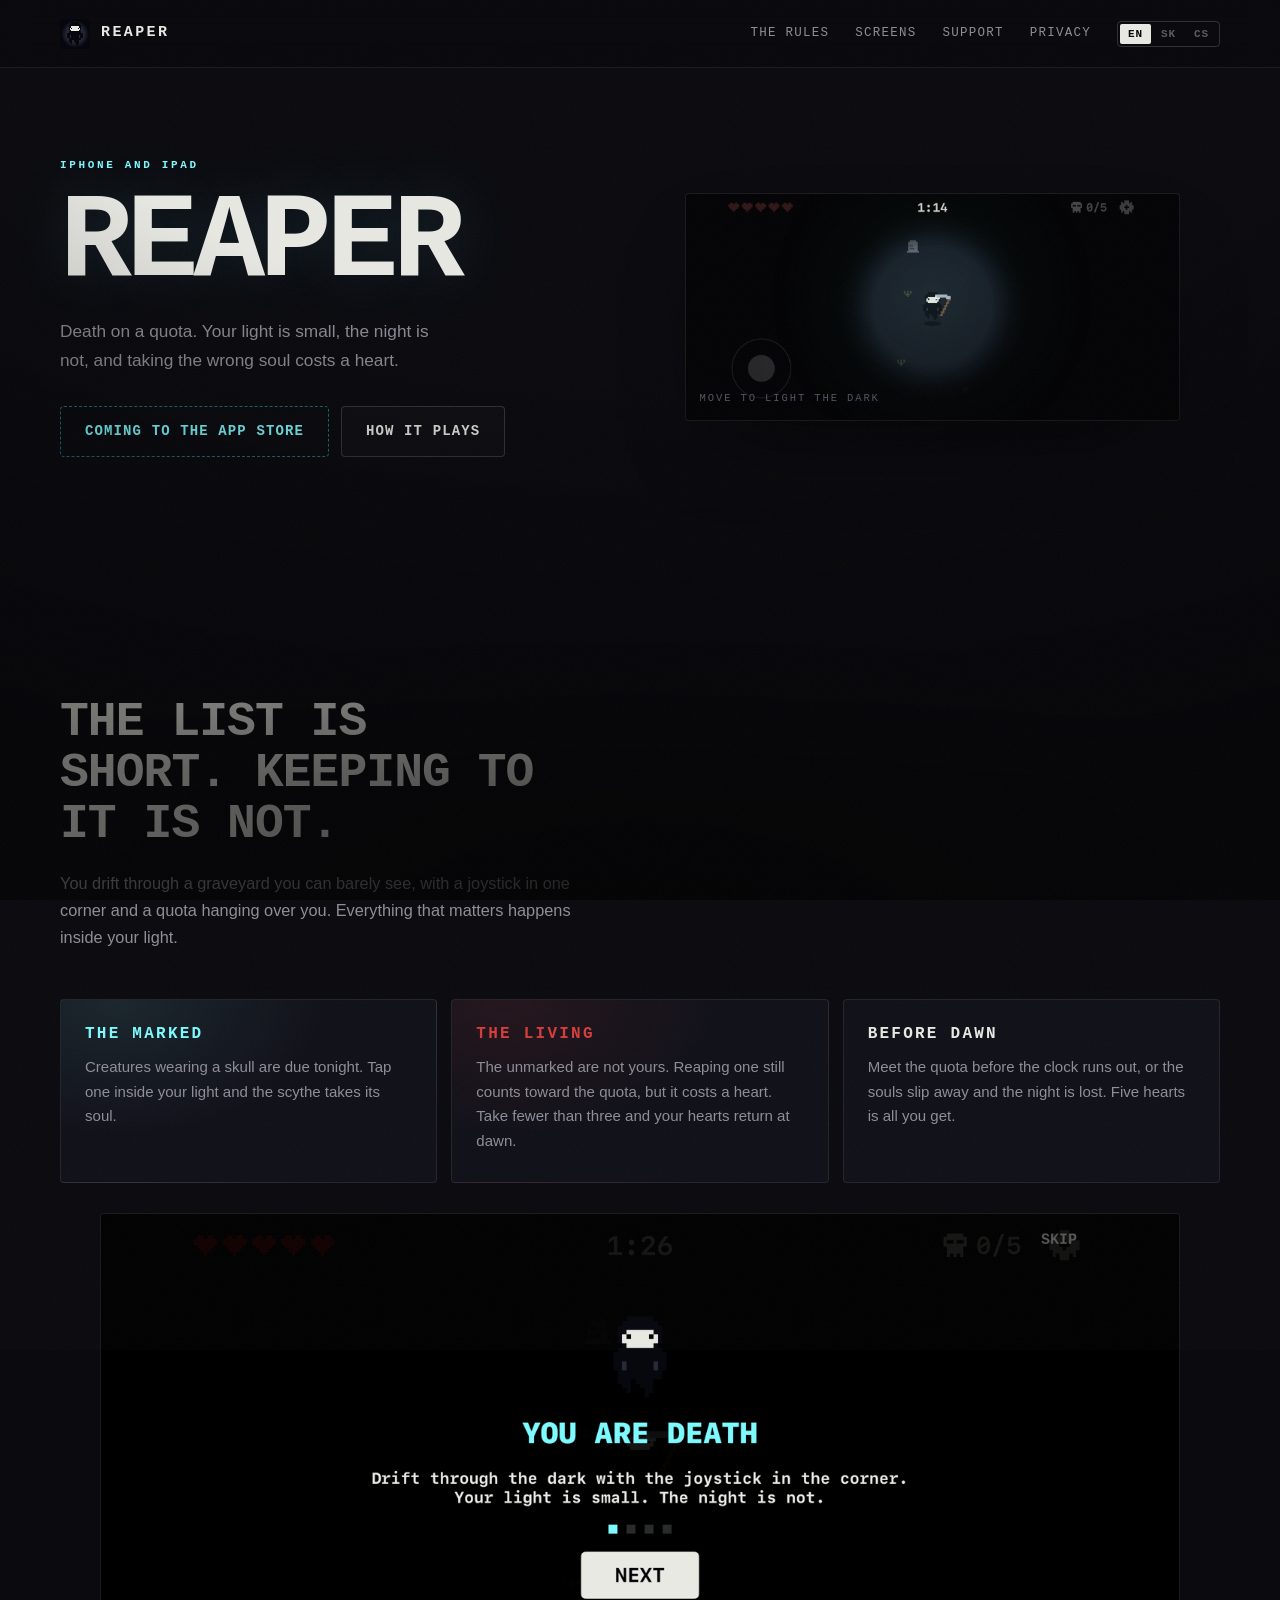
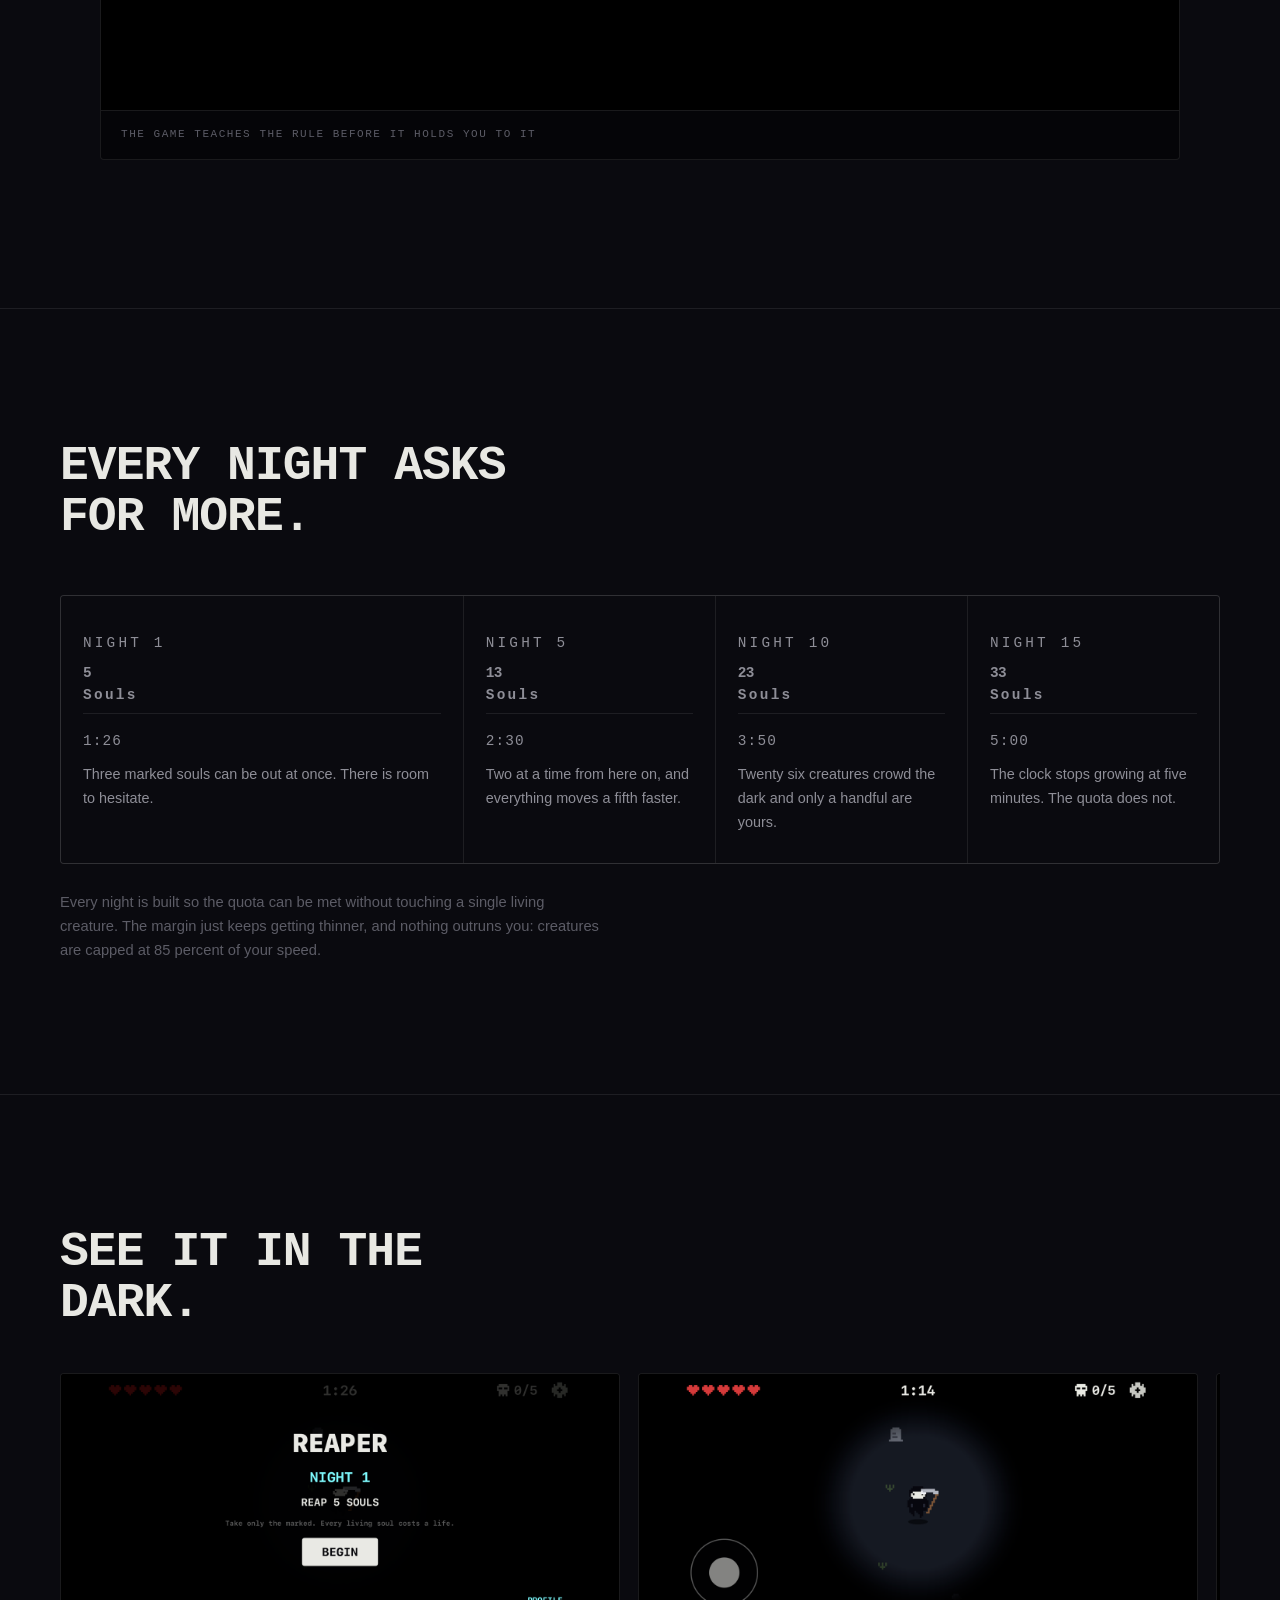
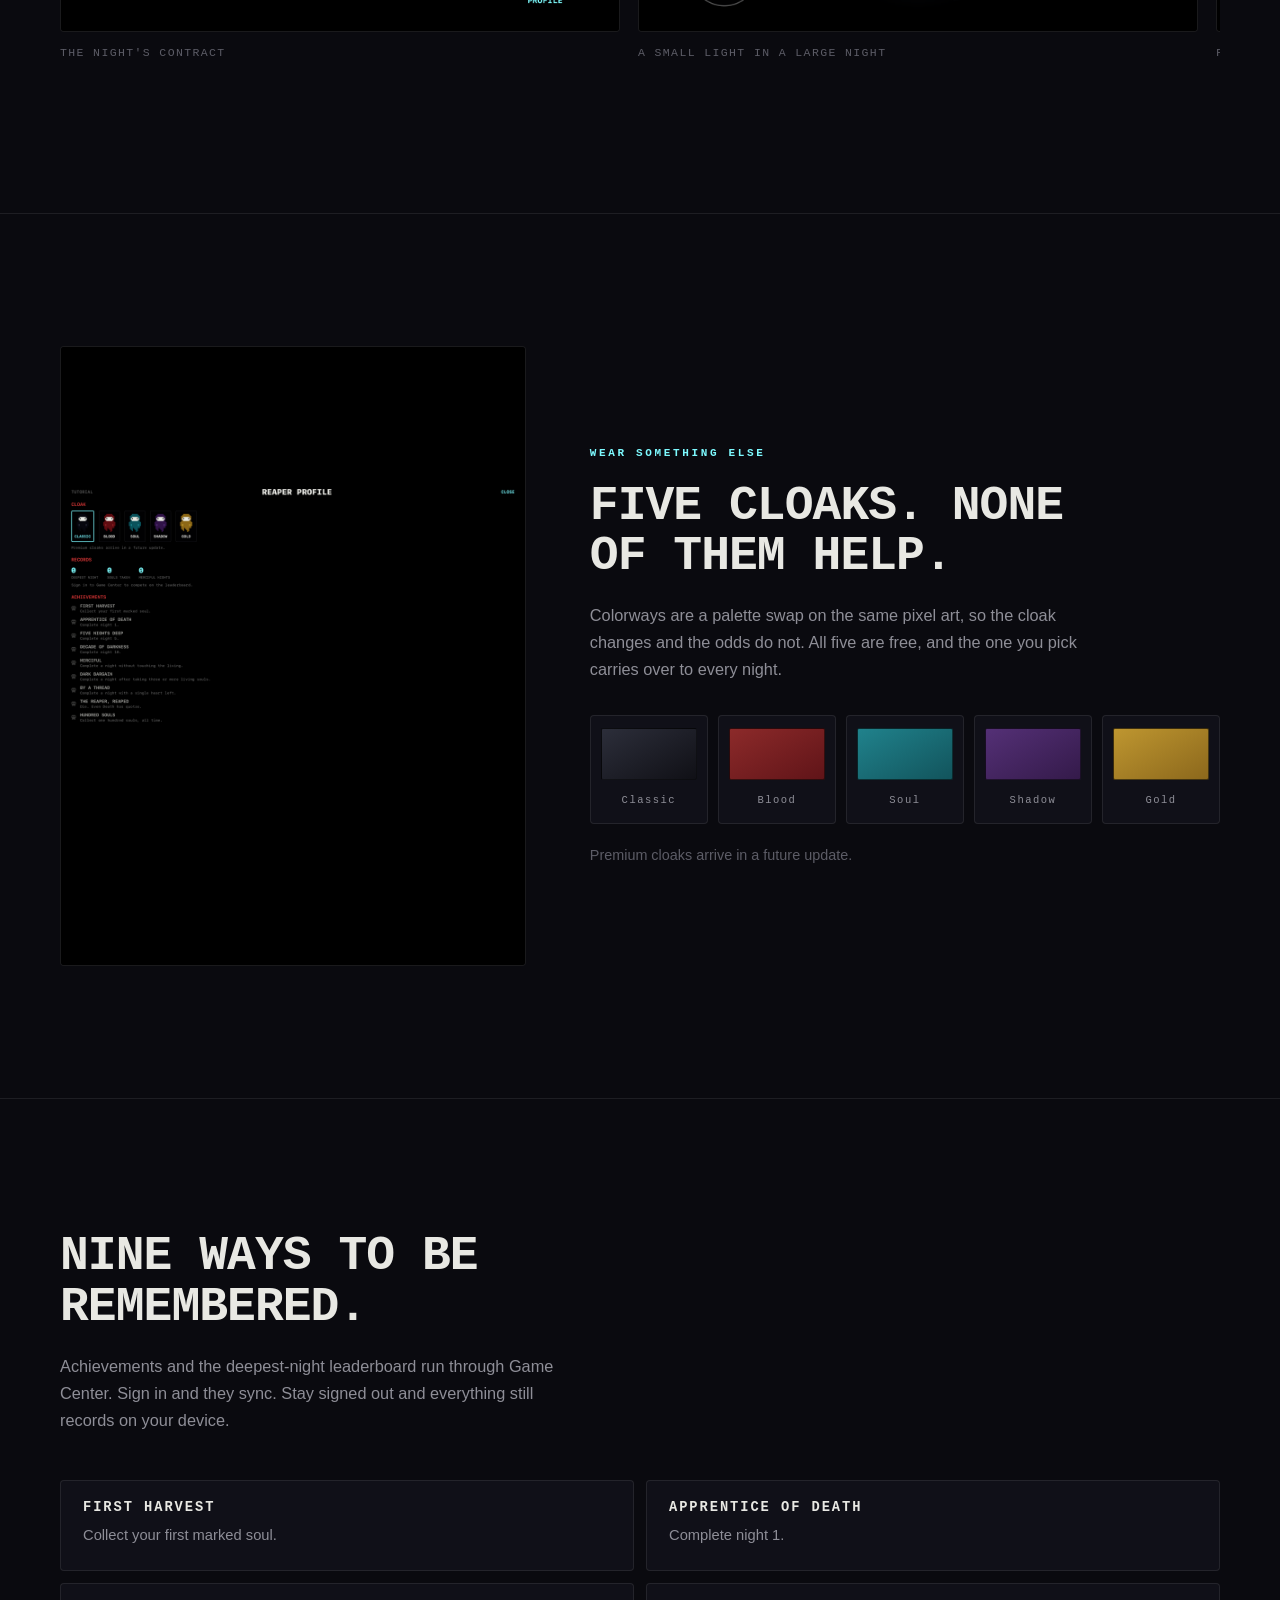
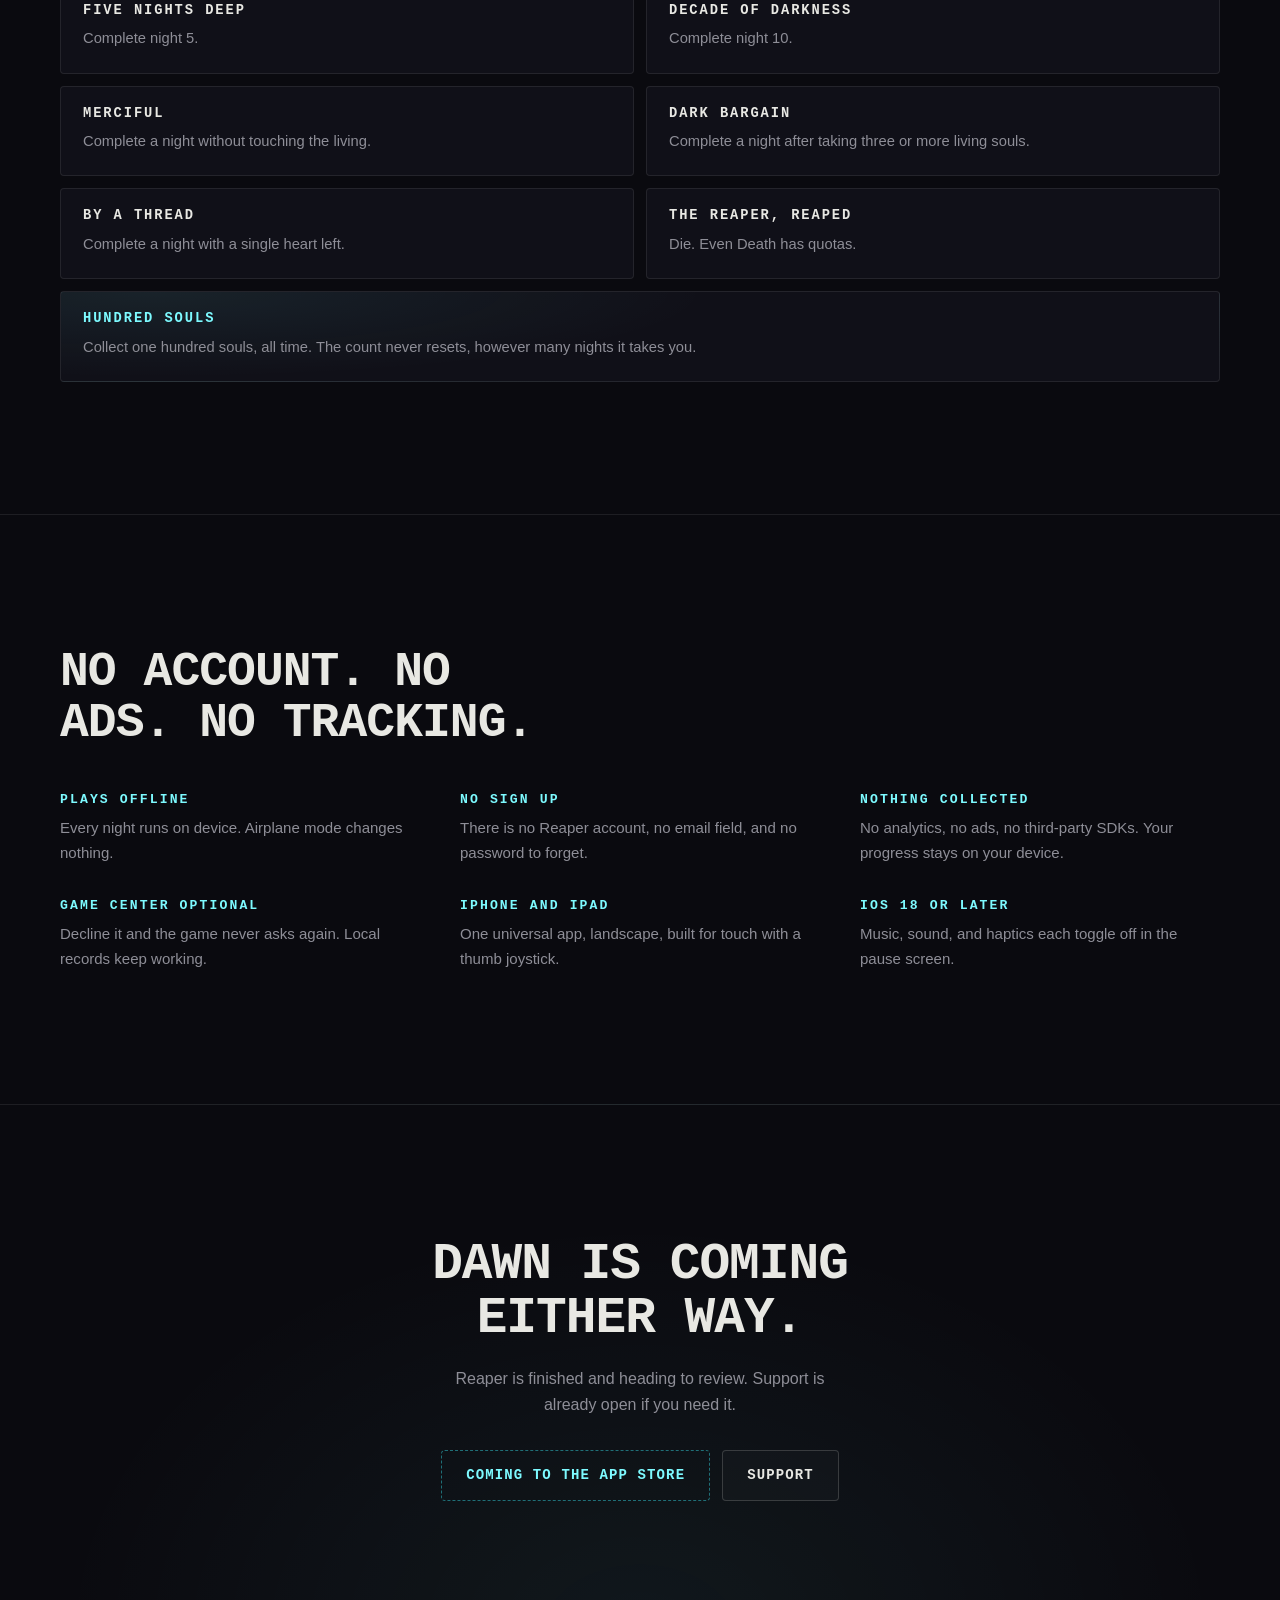
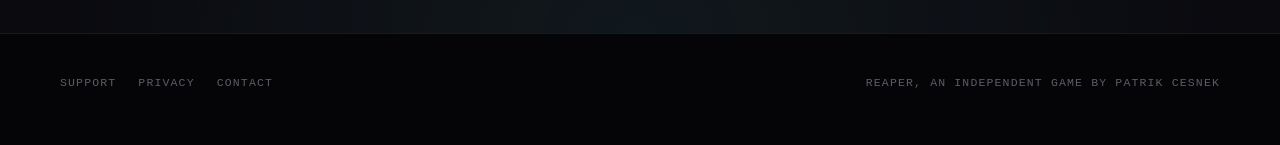
==== index.html @ cbc790cc "Merge feature/landing-page into develop" ====
<!doctype html>
<html lang="en">
  <head>
    <meta charset="utf-8">
    <meta name="viewport" content="width=device-width, initial-scale=1">
    <title>Reaper | Pixel-Art Horror Game for iPhone and iPad</title>
    <meta name="description" content="Reaper is a pixel-art horror game for iPhone and iPad. You are Death on a quota: take only the marked souls before dawn, because every living soul you reap costs a heart.">
    <meta name="robots" content="index, follow">
    <meta name="theme-color" content="#0a0a0f">
    <meta name="color-scheme" content="dark">
    <link rel="canonical" href="https://reaper-ios.netlify.app/">
    <meta property="og:site_name" content="Reaper">
    <meta property="og:title" content="Reaper | Pixel-Art Horror Game for iPhone and iPad">
    <meta property="og:description" content="You are Death on a quota. Your light is small, the night is not, and taking the wrong soul costs a heart.">
    <meta property="og:type" content="website">
    <meta property="og:locale" content="en">
    <meta property="og:url" content="https://reaper-ios.netlify.app/">
    <meta property="og:image" content="https://reaper-ios.netlify.app/assets/og-image.png">
    <meta property="og:image:width" content="1200">
    <meta property="og:image:height" content="630">
    <meta property="og:image:alt" content="Reaper title screen: the word REAPER in bone white over a black field, with the Night 1 quota below it.">
    <meta name="twitter:card" content="summary_large_image">
    <meta name="twitter:title" content="Reaper | Pixel-Art Horror Game for iPhone and iPad">
    <meta name="twitter:description" content="You are Death on a quota. Your light is small, the night is not, and taking the wrong soul costs a heart.">
    <meta name="twitter:image" content="https://reaper-ios.netlify.app/assets/og-image.png">
    <meta name="twitter:image:alt" content="Reaper title screen: the word REAPER in bone white over a black field.">
    <link rel="icon" href="assets/favicon.png" sizes="64x64">
    <link rel="apple-touch-icon" href="assets/apple-touch-icon.png">
    <link rel="stylesheet" href="styles.css">
    <link rel="preload" as="image" href="assets/screenshots/iphone/02-gameplay.png">
    <script type="application/ld+json">
      {
        "@context": "https://schema.org",
        "@type": "VideoGame",
        "name": "Reaper",
        "applicationCategory": "GameApplication",
        "gamePlatform": ["iPhone", "iPad"],
        "operatingSystem": "iOS 18.0 or later",
        "genre": ["Arcade", "Horror"],
        "description": "Reaper is a pixel-art horror game for iPhone and iPad. You play Death working a nightly quota: reap only the marked souls before dawn, because every living creature you take costs a heart.",
        "image": "https://reaper-ios.netlify.app/assets/og-image.png",
        "url": "https://reaper-ios.netlify.app/",
        "inLanguage": "en",
        "author": { "@type": "Person", "name": "Patrik Cesnek" },
        "publisher": { "@type": "Person", "name": "Patrik Cesnek" }
      }
    </script>
    <!--
      When Reaper goes live on the App Store:
        1. add an "offers" block to the JSON-LD above with the real app id, e.g.
           "offers": { "@type": "Offer", "url": "https://apps.apple.com/app/idXXXXXXXXX",
                       "price": "0", "priceCurrency": "USD" }
        2. swap every .btn-pending span on this site for an <a class="btn btn-primary">
           pointing at that same URL (index.html hero, index.html closing band, 404.html).
    -->
  </head>
  <body data-page="home">
    <a class="skip-link" href="#main" data-i18n="a11y.skip">Skip to content</a>
    <div class="atmosphere" aria-hidden="true"></div>

    <header class="site-header">
      <div class="wrap">
        <a class="brand" href="/" aria-label="Reaper home">
          <img src="assets/icon.png" alt="" width="30" height="30">
          <span>REAPER</span>
        </a>
        <nav class="nav" aria-label="Main">
          <a href="#rules" data-nav="rules" data-i18n="nav.rules">The rules</a>
          <a href="#screens" data-i18n="nav.screens">Screens</a>
          <a href="/support" data-i18n="nav.support">Support</a>
          <a href="/privacy" data-i18n="nav.privacy">Privacy</a>
          <div class="lang" role="group" aria-label="Language">
            <button type="button" data-lang="en">EN</button>
            <button type="button" data-lang="sk">SK</button>
            <button type="button" data-lang="cs">CS</button>
          </div>
        </nav>
      </div>
    </header>

    <main id="main">
      <section class="hero">
        <div class="wrap">
          <div>
            <p class="eyebrow" data-i18n="hero.eyebrow">iPhone and iPad</p>
            <h1>REAPER</h1>
            <p class="hero-text" data-i18n="hero.text">Death on a quota. Your light is small, the night is not, and taking the wrong soul costs a heart.</p>
            <div class="hero-actions">
              <span class="btn btn-pending" data-i18n="cta.pending">Coming to the App Store</span>
              <a class="btn btn-ghost" href="#rules" data-i18n="cta.rules">How it plays</a>
            </div>
          </div>
          <figure class="torch" id="torch">
            <img class="torch-base" src="assets/screenshots/iphone/02-gameplay.png" alt="" aria-hidden="true">
            <img class="torch-lit" src="assets/screenshots/iphone/02-gameplay.png" alt="Reaper gameplay: a hooded pixel reaper stands in a small circle of light on a black field, with five hearts, a countdown, and a souls counter along the top edge." width="1434" height="660">
            <span class="torch-glow" aria-hidden="true"></span>
            <figcaption class="torch-hint" data-i18n="hero.torch">Move to light the dark</figcaption>
          </figure>
        </div>
      </section>

      <section class="section" id="rules">
        <div class="wrap">
          <h2 class="section-title" data-i18n="rules.title">The list is short. Keeping to it is not.</h2>
          <p class="section-lede" data-i18n="rules.lede">You drift through a graveyard you can barely see, with a joystick in one corner and a quota hanging over you. Everything that matters happens inside your light.</p>
          <div class="rules-grid">
            <article class="rule rule-marked reveal">
              <h3 data-i18n="rules.marked.title">The marked</h3>
              <p data-i18n="rules.marked.text">Creatures wearing a skull are due tonight. Tap one inside your light and the scythe takes its soul.</p>
            </article>
            <article class="rule rule-living reveal">
              <h3 data-i18n="rules.living.title">The living</h3>
              <p data-i18n="rules.living.text">The unmarked are not yours. Reaping one still counts toward the quota, but it costs a heart. Take fewer than three and your hearts return at dawn.</p>
            </article>
            <article class="rule reveal">
              <h3 data-i18n="rules.dawn.title">Before dawn</h3>
              <p data-i18n="rules.dawn.text">Meet the quota before the clock runs out, or the souls slip away and the night is lost. Five hearts is all you get.</p>
            </article>
            <figure class="rule rule-shot reveal">
              <img src="assets/screenshots/iphone/03-tutorial.png" alt="Reaper tutorial card reading THE LIVING, explaining that unmarked creatures are not yours to take and that reaping one costs a heart." width="1434" height="660" loading="lazy">
              <figcaption data-i18n="rules.shot.caption">The game teaches the rule before it holds you to it</figcaption>
            </figure>
          </div>
        </div>
      </section>

      <section class="section">
        <div class="wrap">
          <h2 class="section-title" data-i18n="nights.title">Every night asks for more.</h2>
          <div class="nights">
            <article class="night reveal">
              <p class="night-no" data-i18n="nights.n1.label">Night 1</p>
              <p class="night-quota">5<span data-i18n="nights.souls">Souls</span></p>
              <p class="night-meta">1:26</p>
              <p data-i18n="nights.n1.text">Three marked souls can be out at once. There is room to hesitate.</p>
            </article>
            <article class="night reveal">
              <p class="night-no" data-i18n="nights.n5.label">Night 5</p>
              <p class="night-quota">13<span data-i18n="nights.souls">Souls</span></p>
              <p class="night-meta">2:30</p>
              <p data-i18n="nights.n5.text">Two at a time from here on, and everything moves a fifth faster.</p>
            </article>
            <article class="night reveal">
              <p class="night-no" data-i18n="nights.n10.label">Night 10</p>
              <p class="night-quota">23<span data-i18n="nights.souls">Souls</span></p>
              <p class="night-meta">3:50</p>
              <p data-i18n="nights.n10.text">Twenty six creatures crowd the dark and only a handful are yours.</p>
            </article>
            <article class="night reveal">
              <p class="night-no" data-i18n="nights.n15.label">Night 15</p>
              <p class="night-quota">33<span data-i18n="nights.souls">Souls</span></p>
              <p class="night-meta">5:00</p>
              <p data-i18n="nights.n15.text">The clock stops growing at five minutes. The quota does not.</p>
            </article>
          </div>
          <p class="nights-note" data-i18n="nights.note">Every night is built so the quota can be met without touching a single living creature. The margin just keeps getting thinner, and nothing outruns you: creatures are capped at 85 percent of your speed.</p>
        </div>
      </section>

      <section class="section" id="screens">
        <div class="wrap">
          <h2 class="section-title" data-i18n="screens.title">See it in the dark.</h2>
        </div>
        <div class="wrap">
          <div class="gallery">
            <figure>
              <img src="assets/screenshots/iphone/01-briefing.png" alt="Reaper title screen: REAPER in large bone-white letters, NIGHT 1 in cyan, the line REAP 5 SOULS, and a BEGIN button." width="1434" height="660" loading="lazy">
              <figcaption data-i18n="screens.briefing">The night's contract</figcaption>
            </figure>
            <figure>
              <img src="assets/screenshots/iphone/02-gameplay.png" alt="Gameplay: the reaper stands in a small circle of light beside a gravestone, hearts and a countdown across the top, joystick bottom left." width="1434" height="660" loading="lazy">
              <figcaption data-i18n="screens.gameplay">A small light in a large night</figcaption>
            </figure>
            <figure>
              <img src="assets/screenshots/iphone/03-tutorial.png" alt="Tutorial card explaining the living: unmarked creatures cost a heart if you reap them." width="1434" height="660" loading="lazy">
              <figcaption data-i18n="screens.tutorial">Four cards, then you are on your own</figcaption>
            </figure>
            <figure>
              <img src="assets/screenshots/iphone/04-profile.png" alt="Reaper profile screen showing cloak colorways and records for deepest night, souls taken, and merciful nights." width="1434" height="660" loading="lazy">
              <figcaption data-i18n="screens.profile">Records, cloaks, and Game Center</figcaption>
            </figure>
            <figure>
              <img src="assets/screenshots/iphone/05-paused.png" alt="Paused screen with music, sound, and haptics toggles and a resume button." width="1434" height="660" loading="lazy">
              <figcaption data-i18n="screens.paused">Pause anywhere, the night waits</figcaption>
            </figure>
          </div>
        </div>
      </section>

      <section class="section">
        <div class="wrap cloaks">
          <div class="cloaks-shot reveal">
            <img src="assets/screenshots/ipad/04-profile.png" alt="Reaper profile on iPad showing the cloak picker with five colorways and the records panel underneath." width="1032" height="1376" loading="lazy">
          </div>
          <div>
            <p class="eyebrow" data-i18n="cloaks.eyebrow">Wear something else</p>
            <h2 class="section-title" data-i18n="cloaks.title">Five cloaks. None of them help.</h2>
            <p class="section-lede" data-i18n="cloaks.text">Colorways are a palette swap on the same pixel art, so the cloak changes and the odds do not. All five are free, and the one you pick carries over to every night.</p>
            <div class="swatches">
              <div class="swatch">
                <i style="background: linear-gradient(150deg, #2c2e3a 0%, #101016 100%)"></i>
                <span data-i18n="cloaks.classic">Classic</span>
              </div>
              <div class="swatch">
                <i style="background: linear-gradient(150deg, #8c2a2a 0%, #601418 100%)"></i>
                <span data-i18n="cloaks.blood">Blood</span>
              </div>
              <div class="swatch">
                <i style="background: linear-gradient(150deg, #20828c 0%, #12545c 100%)"></i>
                <span data-i18n="cloaks.soul">Soul</span>
              </div>
              <div class="swatch">
                <i style="background: linear-gradient(150deg, #543076 0%, #341a4a 100%)"></i>
                <span data-i18n="cloaks.shadow">Shadow</span>
              </div>
              <div class="swatch">
                <i style="background: linear-gradient(150deg, #be9630 0%, #8c681c 100%)"></i>
                <span data-i18n="cloaks.gold">Gold</span>
              </div>
            </div>
            <p class="cloaks-note" data-i18n="cloaks.note">Premium cloaks arrive in a future update.</p>
          </div>
        </div>
      </section>

      <section class="section">
        <div class="wrap">
          <h2 class="section-title" data-i18n="ach.title">Nine ways to be remembered.</h2>
          <p class="section-lede" data-i18n="ach.lede">Achievements and the deepest-night leaderboard run through Game Center. Sign in and they sync. Stay signed out and everything still records on your device.</p>
          <div class="achievements">
            <article class="ach reveal">
              <h3 data-i18n="ach.first.title">First harvest</h3>
              <p data-i18n="ach.first.text">Collect your first marked soul.</p>
            </article>
            <article class="ach reveal">
              <h3 data-i18n="ach.n1.title">Apprentice of death</h3>
              <p data-i18n="ach.n1.text">Complete night 1.</p>
            </article>
            <article class="ach reveal">
              <h3 data-i18n="ach.n5.title">Five nights deep</h3>
              <p data-i18n="ach.n5.text">Complete night 5.</p>
            </article>
            <article class="ach reveal">
              <h3 data-i18n="ach.n10.title">Decade of darkness</h3>
              <p data-i18n="ach.n10.text">Complete night 10.</p>
            </article>
            <article class="ach reveal">
              <h3 data-i18n="ach.merciful.title">Merciful</h3>
              <p data-i18n="ach.merciful.text">Complete a night without touching the living.</p>
            </article>
            <article class="ach reveal">
              <h3 data-i18n="ach.bargain.title">Dark bargain</h3>
              <p data-i18n="ach.bargain.text">Complete a night after taking three or more living souls.</p>
            </article>
            <article class="ach reveal">
              <h3 data-i18n="ach.thread.title">By a thread</h3>
              <p data-i18n="ach.thread.text">Complete a night with a single heart left.</p>
            </article>
            <article class="ach reveal">
              <h3 data-i18n="ach.reaped.title">The reaper, reaped</h3>
              <p data-i18n="ach.reaped.text">Die. Even Death has quotas.</p>
            </article>
            <article class="ach ach-wide reveal">
              <h3 data-i18n="ach.hundred.title">Hundred souls</h3>
              <p data-i18n="ach.hundred.text">Collect one hundred souls, all time. The count never resets, however many nights it takes you.</p>
            </article>
          </div>
        </div>
      </section>

      <section class="section">
        <div class="wrap">
          <h2 class="section-title" data-i18n="facts.title">No account. No ads. No tracking.</h2>
          <div class="facts">
            <div class="fact">
              <h3 data-i18n="facts.offline.title">Plays offline</h3>
              <p data-i18n="facts.offline.text">Every night runs on device. Airplane mode changes nothing.</p>
            </div>
            <div class="fact">
              <h3 data-i18n="facts.account.title">No sign up</h3>
              <p data-i18n="facts.account.text">There is no Reaper account, no email field, and no password to forget.</p>
            </div>
            <div class="fact">
              <h3 data-i18n="facts.privacy.title">Nothing collected</h3>
              <p data-i18n="facts.privacy.text">No analytics, no ads, no third-party SDKs. Your progress stays on your device.</p>
            </div>
            <div class="fact">
              <h3 data-i18n="facts.gamecenter.title">Game Center optional</h3>
              <p data-i18n="facts.gamecenter.text">Decline it and the game never asks again. Local records keep working.</p>
            </div>
            <div class="fact">
              <h3 data-i18n="facts.universal.title">iPhone and iPad</h3>
              <p data-i18n="facts.universal.text">One universal app, landscape, built for touch with a thumb joystick.</p>
            </div>
            <div class="fact">
              <h3 data-i18n="facts.requirements.title">iOS 18 or later</h3>
              <p data-i18n="facts.requirements.text">Music, sound, and haptics each toggle off in the pause screen.</p>
            </div>
          </div>
        </div>
      </section>

      <section class="section closing">
        <div class="wrap">
          <h2 data-i18n="closing.title">Dawn is coming either way.</h2>
          <p data-i18n="closing.text">Reaper is finished and heading to review. Support is already open if you need it.</p>
          <div class="hero-actions">
            <span class="btn btn-pending" data-i18n="cta.pending">Coming to the App Store</span>
            <a class="btn btn-ghost" href="/support" data-i18n="nav.support">Support</a>
          </div>
        </div>
      </section>
    </main>

    <footer class="site-footer">
      <div class="wrap">
        <div class="footer-links">
          <a href="/support" data-i18n="nav.support">Support</a>
          <a href="/privacy" data-i18n="nav.privacy">Privacy</a>
          <a href="mailto:pcesnek290@gmail.com?subject=Reaper" data-i18n="footer.contact">Contact</a>
        </div>
        <p class="footer-legal" data-i18n="footer.legal">Reaper, an independent game by Patrik Cesnek</p>
      </div>
    </footer>

    <script src="script.js" defer></script>
  </body>
</html>
---- styles.css ----
/* ==========================================================================
   Reaper - site styles
   Dark, single-theme (locked). Palette and typography are lifted straight
   from the game's own Theme.swift so the site and the app read as one thing.
   Accent: soul cyan. Blood red is reserved for cost/loss semantics only
   (hearts, failure, 404). Corner radius is a flat 4px everywhere, matching
   the in-game overlays.
   ========================================================================== */

:root {
  color-scheme: dark;

  /* Surfaces */
  --void: #0a0a0f;        /* Theme.shadow - page ground */
  --pitch: #050508;       /* deeper wells */
  --raise: #101018;       /* lifted panels */
  --line: rgba(232, 232, 227, 0.09);
  --line-strong: rgba(232, 232, 227, 0.18);

  /* Ink */
  --bone: #e8e8e3;        /* Theme.bone */
  --ash: #8e8e97;
  --dim: #5c5c66;         /* Theme.dimmed */

  /* Accent (one, page-wide) */
  --soul: #7dfaff;        /* Theme.soul */
  --soul-deep: #1f6f77;

  /* Semantic state only */
  --blood: #d43d3d;       /* Theme.blood - cost, loss, failure */

  --radius: 4px;
  --maxw: 1160px;
  --ease: cubic-bezier(0.16, 1, 0.3, 1);

  --font-display: ui-monospace, SFMono-Regular, "SF Mono", Menlo, Consolas,
    "Liberation Mono", monospace;
  --font-body: -apple-system, BlinkMacSystemFont, "SF Pro Text", "Segoe UI",
    Roboto, Helvetica, Arial, sans-serif;
}

* {
  box-sizing: border-box;
}

html {
  scroll-behavior: smooth;
  -webkit-text-size-adjust: 100%;
}

body {
  margin: 0;
  min-height: 100dvh;
  background: var(--void);
  color: var(--bone);
  font-family: var(--font-body);
  font-size: 16px;
  line-height: 1.65;
  overflow-x: hidden;
}

img {
  display: block;
  max-width: 100%;
  height: auto;
}

a {
  color: inherit;
  text-decoration: none;
}

h1,
h2,
h3,
h4 {
  font-family: var(--font-display);
  font-weight: 800;
  letter-spacing: -0.02em;
  line-height: 1.06;
  margin: 0;
  text-transform: uppercase;
}

p {
  margin: 0;
}

:focus-visible {
  outline: 2px solid var(--soul);
  outline-offset: 3px;
  border-radius: 2px;
}

::selection {
  background: var(--soul);
  color: var(--pitch);
}

.skip-link {
  position: absolute;
  left: -9999px;
  top: 0;
  z-index: 100;
  background: var(--bone);
  color: var(--pitch);
  font-family: var(--font-display);
  font-size: 13px;
  padding: 10px 16px;
}

.skip-link:focus {
  left: 12px;
  top: 12px;
}

/* --------------------------------------------------------------------------
   Atmosphere: one fixed, non-interactive layer for vignette + film grain.
   Fixed so it never repaints during scroll.
   -------------------------------------------------------------------------- */

.atmosphere {
  position: fixed;
  inset: 0;
  z-index: 40;
  pointer-events: none;
  background:
    radial-gradient(120% 90% at 50% 0%, transparent 40%, rgba(0, 0, 0, 0.55) 100%),
    radial-gradient(90% 70% at 50% 110%, rgba(0, 0, 0, 0.6), transparent 60%);
}

.atmosphere::after {
  content: "";
  position: absolute;
  inset: -50%;
  opacity: 0.035;
  background-image: url("data:image/svg+xml;utf8,<svg xmlns='http://www.w3.org/2000/svg' width='140' height='140'><filter id='n'><feTurbulence type='fractalNoise' baseFrequency='0.85' numOctaves='3'/></filter><rect width='140' height='140' filter='url(%23n)'/></svg>");
}

/* --------------------------------------------------------------------------
   Layout primitives
   -------------------------------------------------------------------------- */

.wrap {
  width: min(var(--maxw), calc(100% - 40px));
  margin-inline: auto;
}

.section {
  padding-block: clamp(72px, 11vw, 132px);
  position: relative;
}

.section + .section {
  border-top: 1px solid var(--line);
}

.eyebrow {
  font-family: var(--font-display);
  font-size: 11px;
  font-weight: 700;
  letter-spacing: 0.24em;
  text-transform: uppercase;
  color: var(--soul);
  margin: 0 0 18px;
}

.section-title {
  font-size: clamp(1.75rem, 4.2vw, 3rem);
  max-width: 17ch;
}

.section-lede {
  margin-top: 20px;
  max-width: 58ch;
  color: var(--ash);
  font-size: 1.02rem;
}

/* --------------------------------------------------------------------------
   Header
   -------------------------------------------------------------------------- */

.site-header {
  position: sticky;
  top: 0;
  z-index: 50;
  height: 68px;
  display: flex;
  align-items: center;
  background: rgba(10, 10, 15, 0.82);
  backdrop-filter: blur(14px);
  -webkit-backdrop-filter: blur(14px);
  border-bottom: 1px solid var(--line);
}

.site-header .wrap {
  display: flex;
  align-items: center;
  justify-content: space-between;
  gap: 20px;
}

.brand {
  display: inline-flex;
  align-items: center;
  gap: 11px;
  font-family: var(--font-display);
  font-weight: 800;
  letter-spacing: 0.16em;
  font-size: 15px;
}

.brand img {
  width: 30px;
  height: 30px;
  border-radius: var(--radius);
  image-rendering: pixelated;
}

.nav {
  display: flex;
  align-items: center;
  gap: 26px;
  white-space: nowrap;
}

.nav a {
  font-family: var(--font-display);
  font-size: 12.5px;
  letter-spacing: 0.1em;
  text-transform: uppercase;
  color: var(--ash);
  transition: color 0.2s var(--ease);
}

.nav a:hover,
.nav a[aria-current="page"] {
  color: var(--bone);
}

.lang {
  display: inline-flex;
  gap: 2px;
  border: 1px solid var(--line-strong);
  border-radius: var(--radius);
  padding: 2px;
}

.lang button {
  appearance: none;
  border: 0;
  background: transparent;
  color: var(--dim);
  font-family: var(--font-display);
  font-size: 11px;
  font-weight: 700;
  letter-spacing: 0.08em;
  padding: 4px 8px;
  border-radius: 2px;
  cursor: pointer;
  transition: color 0.2s var(--ease), background 0.2s var(--ease);
}

.lang button:hover {
  color: var(--bone);
}

.lang button.active {
  background: var(--bone);
  color: var(--pitch);
}

/* --------------------------------------------------------------------------
   Buttons
   -------------------------------------------------------------------------- */

.btn {
  display: inline-flex;
  align-items: center;
  justify-content: center;
  gap: 9px;
  white-space: nowrap;
  font-family: var(--font-display);
  font-size: 14px;
  font-weight: 700;
  letter-spacing: 0.08em;
  text-transform: uppercase;
  padding: 13px 24px;
  border-radius: var(--radius);
  border: 1px solid transparent;
  cursor: pointer;
  transition: transform 0.18s var(--ease), background 0.2s var(--ease),
    border-color 0.2s var(--ease), color 0.2s var(--ease);
}

.btn:active {
  transform: translateY(1px);
}

/* bone on pitch: 15.4:1 */
.btn-primary {
  background: var(--bone);
  color: var(--pitch);
}

.btn-primary:hover {
  background: #fff;
}

/* bone on void: 14.6:1 */
.btn-ghost {
  border-color: var(--line-strong);
  color: var(--bone);
  background: rgba(232, 232, 227, 0.02);
}

.btn-ghost:hover {
  border-color: var(--soul);
  color: var(--soul);
}

/* Pending App Store state: not a link until the app ships. */
.btn-pending {
  background: transparent;
  border: 1px dashed var(--soul-deep);
  color: var(--soul);
  cursor: default;
}

.btn-pending:active {
  transform: none;
}

/* --------------------------------------------------------------------------
   Hero - asymmetric split, torch panel on the right
   -------------------------------------------------------------------------- */

.hero {
  padding-top: clamp(48px, 7vw, 88px);
  padding-bottom: clamp(64px, 9vw, 108px);
}

.hero .wrap {
  display: grid;
  grid-template-columns: minmax(0, 0.95fr) minmax(0, 1.05fr);
  gap: clamp(32px, 5vw, 68px);
  align-items: center;
}

.hero h1 {
  font-size: clamp(3.4rem, 11vw, 7.5rem);
  letter-spacing: -0.045em;
  line-height: 0.86;
  text-shadow: 0 0 60px rgba(125, 250, 255, 0.12);
}

.hero-text {
  margin-top: 22px;
  max-width: 40ch;
  color: var(--ash);
  font-size: clamp(1rem, 1.35vw, 1.15rem);
}

.hero-actions {
  margin-top: 32px;
  display: flex;
  flex-wrap: wrap;
  gap: 12px;
}

/* The torch: the page's one signature interaction. It restates the core
   mechanic before a word of copy does. A dim base frame sits underneath a
   fully-lit copy that is masked to a small circle following the pointer. */

.torch {
  --tx: 50%;
  --ty: 46%;
  position: relative;
  border-radius: var(--radius);
  overflow: hidden;
  border: 1px solid var(--line);
  background: var(--pitch);
  aspect-ratio: 1434 / 660;
  box-shadow: 0 40px 90px -40px rgba(0, 0, 0, 0.9);
  /* A touch of lag so the light trails the hand rather than snapping to it. */
  transition: --tx 0.12s linear, --ty 0.12s linear;
}

.torch img {
  position: absolute;
  inset: 0;
  width: 100%;
  height: 100%;
  object-fit: cover;
}

.torch .torch-base {
  opacity: 0.28;
  filter: grayscale(0.4);
}

.torch .torch-lit {
  -webkit-mask-image: radial-gradient(
    circle 24vmin at var(--tx) var(--ty),
    #000 0%,
    rgba(0, 0, 0, 0.85) 42%,
    transparent 74%
  );
  mask-image: radial-gradient(
    circle 24vmin at var(--tx) var(--ty),
    #000 0%,
    rgba(0, 0, 0, 0.85) 42%,
    transparent 74%
  );
}

.torch .torch-glow {
  position: absolute;
  inset: 0;
  pointer-events: none;
  background: radial-gradient(
    circle 24vmin at var(--tx) var(--ty),
    rgba(125, 250, 255, 0.07),
    transparent 70%
  );
}

.torch-hint {
  position: absolute;
  left: 14px;
  bottom: 12px;
  font-family: var(--font-display);
  font-size: 10.5px;
  letter-spacing: 0.18em;
  text-transform: uppercase;
  color: var(--dim);
  z-index: 2;
}

/* Pointerless devices get a slow drift so the mechanic still reads. */
@media (hover: none) {
  .torch {
    animation: drift 14s ease-in-out infinite alternate;
  }
}

@keyframes drift {
  0% {
    --tx: 30%;
    --ty: 60%;
  }
  50% {
    --tx: 62%;
    --ty: 34%;
  }
  100% {
    --tx: 74%;
    --ty: 64%;
  }
}

@property --tx {
  syntax: "<percentage>";
  inherits: true;
  initial-value: 50%;
}

@property --ty {
  syntax: "<percentage>";
  inherits: true;
  initial-value: 50%;
}

/* --------------------------------------------------------------------------
   Rules - asymmetric bento, 4 cells
   -------------------------------------------------------------------------- */

.rules-grid {
  margin-top: 48px;
  display: grid;
  grid-template-columns: repeat(3, minmax(0, 1fr));
  gap: 14px;
}

.rule {
  border: 1px solid var(--line);
  border-radius: var(--radius);
  padding: 26px 24px 28px;
  background: var(--raise);
  position: relative;
  overflow: hidden;
}

.rule h3 {
  font-size: 1rem;
  letter-spacing: 0.14em;
  margin-bottom: 12px;
}

.rule p {
  color: var(--ash);
  font-size: 0.94rem;
}

.rule-marked {
  background:
    radial-gradient(90% 120% at 15% 0%, rgba(125, 250, 255, 0.09), transparent 62%),
    var(--raise);
}

.rule-marked h3 {
  color: var(--soul);
}

.rule-living {
  background:
    radial-gradient(90% 120% at 15% 0%, rgba(212, 61, 61, 0.1), transparent 62%),
    var(--raise);
}

.rule-living h3 {
  color: var(--blood);
}

.rule-shot {
  grid-column: span 3;
  padding: 0;
  border: 1px solid var(--line);
  background: var(--pitch);
}

.rule-shot img {
  width: 100%;
}

.rule-shot figcaption {
  font-family: var(--font-display);
  font-size: 11px;
  letter-spacing: 0.14em;
  text-transform: uppercase;
  color: var(--dim);
  padding: 14px 20px 16px;
  border-top: 1px solid var(--line);
}

/* --------------------------------------------------------------------------
   Nights - display numerals, one wide lead block then three
   -------------------------------------------------------------------------- */

.nights {
  margin-top: 52px;
  display: grid;
  grid-template-columns: 1.6fr 1fr 1fr 1fr;
  gap: 1px;
  background: var(--line);
  border: 1px solid var(--line);
  border-radius: var(--radius);
  overflow: hidden;
}

.night {
  background: var(--void);
  padding: 26px 22px 28px;
}

.night-no {
  font-family: var(--font-display);
  font-size: 11px;
  letter-spacing: 0.22em;
  color: var(--dim);
  text-transform: uppercase;
}

.night-quota {
  font-family: var(--font-display);
  font-weight: 800;
  font-size: clamp(2.4rem, 5vw, 3.6rem);
  line-height: 1;
  margin-top: 14px;
  letter-spacing: -0.04em;
}

.night-quota span {
  font-size: 0.9rem;
  letter-spacing: 0.16em;
  color: var(--ash);
  display: block;
  margin-top: 8px;
  font-weight: 700;
}

.night-meta {
  margin-top: 18px;
  padding-top: 16px;
  border-top: 1px solid var(--line);
  font-family: var(--font-display);
  font-size: 12px;
  letter-spacing: 0.08em;
  color: var(--soul);
}

.night p {
  margin-top: 10px;
  color: var(--ash);
  font-size: 0.9rem;
}

.nights-note {
  margin-top: 26px;
  color: var(--dim);
  font-size: 0.92rem;
  max-width: 66ch;
}

/* --------------------------------------------------------------------------
   Gallery - horizontal scroll-snap
   -------------------------------------------------------------------------- */

.gallery {
  margin-top: 44px;
  display: grid;
  grid-auto-flow: column;
  grid-auto-columns: min(560px, 82vw);
  gap: 18px;
  overflow-x: auto;
  scroll-snap-type: x mandatory;
  padding-bottom: 18px;
  scrollbar-width: thin;
  scrollbar-color: var(--line-strong) transparent;
}

.gallery figure {
  margin: 0;
  scroll-snap-align: start;
}

.gallery img {
  width: 100%;
  border: 1px solid var(--line);
  border-radius: var(--radius);
  background: var(--pitch);
}

.gallery figcaption {
  margin-top: 12px;
  font-family: var(--font-display);
  font-size: 11.5px;
  letter-spacing: 0.12em;
  text-transform: uppercase;
  color: var(--dim);
}

.gallery::-webkit-scrollbar {
  height: 6px;
}

.gallery::-webkit-scrollbar-thumb {
  background: var(--line-strong);
  border-radius: 99px;
}

/* --------------------------------------------------------------------------
   Cloaks - split, screenshot left
   -------------------------------------------------------------------------- */

.cloaks {
  display: grid;
  grid-template-columns: minmax(0, 0.85fr) minmax(0, 1.15fr);
  gap: clamp(28px, 5vw, 64px);
  align-items: center;
}

.cloaks-shot img {
  border: 1px solid var(--line);
  border-radius: var(--radius);
  background: var(--pitch);
}

.swatches {
  margin-top: 32px;
  display: grid;
  grid-template-columns: repeat(5, minmax(0, 1fr));
  gap: 10px;
}

.swatch {
  border: 1px solid var(--line);
  border-radius: var(--radius);
  padding: 12px 10px 14px;
  text-align: center;
  background: var(--raise);
}

.swatch i {
  display: block;
  height: 52px;
  border-radius: 2px;
  border: 1px solid rgba(0, 0, 0, 0.6);
}

.swatch span {
  display: block;
  margin-top: 12px;
  font-family: var(--font-display);
  font-size: 10.5px;
  letter-spacing: 0.14em;
  color: var(--ash);
}

.cloaks-note {
  margin-top: 20px;
  color: var(--dim);
  font-size: 0.9rem;
}

/* --------------------------------------------------------------------------
   Achievements - 2 column card grid, last one spans
   -------------------------------------------------------------------------- */

.achievements {
  margin-top: 46px;
  display: grid;
  grid-template-columns: repeat(2, minmax(0, 1fr));
  gap: 12px;
}

.ach {
  border: 1px solid var(--line);
  border-radius: var(--radius);
  padding: 20px 22px 22px;
  background: var(--raise);
  transition: border-color 0.25s var(--ease), transform 0.25s var(--ease);
}

.ach:hover {
  border-color: var(--line-strong);
  transform: translateY(-2px);
}

.ach h3 {
  font-size: 0.86rem;
  letter-spacing: 0.14em;
  color: var(--bone);
}

.ach p {
  margin-top: 8px;
  color: var(--ash);
  font-size: 0.92rem;
}

.ach-wide {
  grid-column: span 2;
  background:
    radial-gradient(80% 160% at 8% 0%, rgba(125, 250, 255, 0.08), transparent 60%),
    var(--raise);
}

.ach-wide h3 {
  color: var(--soul);
}

/* --------------------------------------------------------------------------
   Facts - no boxes, hairline column rules only
   -------------------------------------------------------------------------- */

.facts {
  margin-top: 44px;
  display: grid;
  grid-template-columns: repeat(3, minmax(0, 1fr));
  gap: 34px 40px;
}

.fact h3 {
  font-size: 0.82rem;
  letter-spacing: 0.16em;
  color: var(--soul);
}

.fact p {
  margin-top: 9px;
  color: var(--ash);
  font-size: 0.94rem;
}

/* --------------------------------------------------------------------------
   Closing band
   -------------------------------------------------------------------------- */

.closing {
  text-align: center;
  background:
    radial-gradient(70% 120% at 50% 100%, rgba(125, 250, 255, 0.06), transparent 65%),
    var(--void);
}

.closing h2 {
  font-size: clamp(1.9rem, 5vw, 3.2rem);
  margin-inline: auto;
  max-width: 20ch;
}

.closing p {
  margin: 20px auto 0;
  max-width: 46ch;
  color: var(--ash);
}

.closing .hero-actions {
  justify-content: center;
}

/* --------------------------------------------------------------------------
   Footer
   -------------------------------------------------------------------------- */

.site-footer {
  border-top: 1px solid var(--line);
  padding-block: 40px 52px;
  background: var(--pitch);
}

.site-footer .wrap {
  display: flex;
  flex-wrap: wrap;
  align-items: center;
  justify-content: space-between;
  gap: 18px;
}

.footer-links {
  display: flex;
  flex-wrap: wrap;
  gap: 22px;
}

.footer-links a,
.footer-legal {
  font-family: var(--font-display);
  font-size: 11.5px;
  letter-spacing: 0.1em;
  text-transform: uppercase;
  color: var(--dim);
}

.footer-links a {
  transition: color 0.2s var(--ease);
}

.footer-links a:hover {
  color: var(--soul);
}

/* --------------------------------------------------------------------------
   Document pages (support, privacy)
   -------------------------------------------------------------------------- */

.doc-head {
  padding-block: clamp(56px, 8vw, 96px) 0;
}

.doc-head h1 {
  font-size: clamp(2.2rem, 6vw, 3.6rem);
  max-width: 18ch;
}

.doc-head p {
  margin-top: 20px;
  max-width: 62ch;
  color: var(--ash);
}

.doc-updated {
  margin-top: 16px;
  font-family: var(--font-display);
  font-size: 11.5px;
  letter-spacing: 0.14em;
  text-transform: uppercase;
  color: var(--dim);
}

.doc {
  padding-block: clamp(44px, 6vw, 72px);
}

.doc h2 {
  font-size: 1.15rem;
  letter-spacing: 0.1em;
  margin-top: 44px;
  color: var(--bone);
}

.doc h2:first-of-type {
  margin-top: 0;
}

.doc p,
.doc li {
  color: var(--ash);
  max-width: 68ch;
}

.doc p {
  margin-top: 14px;
}

.doc ul {
  margin: 16px 0 0;
  padding-left: 18px;
}

.doc li {
  margin-top: 8px;
}

.doc a:not(.btn) {
  color: var(--soul);
  text-decoration: underline;
  text-underline-offset: 3px;
}

.contact-panel {
  border: 1px solid var(--line-strong);
  border-radius: var(--radius);
  background:
    radial-gradient(70% 160% at 8% 0%, rgba(125, 250, 255, 0.07), transparent 60%),
    var(--raise);
  padding: 30px 30px 32px;
  display: grid;
  grid-template-columns: minmax(0, 1fr) auto;
  gap: 24px;
  align-items: center;
}

.contact-panel h2 {
  margin-top: 0;
}

.contact-panel p {
  color: var(--ash);
  max-width: 52ch;
}

.contact-note {
  margin-top: 14px;
  font-size: 0.88rem;
  color: var(--dim);
}

/* Accordion - keeps a long FAQ scannable instead of a wall of rows */
.faq {
  margin-top: 26px;
  border-top: 1px solid var(--line);
}

.faq details {
  border-bottom: 1px solid var(--line);
}

.faq summary {
  list-style: none;
  cursor: pointer;
  padding: 18px 40px 18px 0;
  position: relative;
  font-family: var(--font-display);
  font-size: 0.9rem;
  font-weight: 700;
  letter-spacing: 0.04em;
  color: var(--bone);
  transition: color 0.2s var(--ease);
}

.faq summary::-webkit-details-marker {
  display: none;
}

.faq summary:hover {
  color: var(--soul);
}

.faq summary::after {
  content: "+";
  position: absolute;
  right: 6px;
  top: 50%;
  transform: translateY(-50%);
  color: var(--soul);
  font-size: 1.1rem;
  transition: transform 0.25s var(--ease);
}

.faq details[open] summary::after {
  content: "-";
}

.faq details > p,
.faq details > ul {
  margin-bottom: 20px;
  margin-top: 0;
}

.faq details > ul {
  margin-top: 4px;
}

/* --------------------------------------------------------------------------
   404
   -------------------------------------------------------------------------- */

body.page-404 {
  display: flex;
  flex-direction: column;
  min-height: 100dvh;
}

.lost {
  flex: 1;
  display: grid;
  place-items: center;
  text-align: center;
  padding: clamp(60px, 12vw, 130px) 0;
  background:
    radial-gradient(48% 60% at 50% 46%, rgba(125, 250, 255, 0.05), transparent 70%),
    var(--void);
}

.lost-code {
  font-family: var(--font-display);
  font-size: 12px;
  letter-spacing: 0.4em;
  color: var(--blood);
  text-transform: uppercase;
}

.lost h1 {
  margin-top: 22px;
  font-size: clamp(2rem, 6.4vw, 4.2rem);
  max-width: 16ch;
  margin-inline: auto;
}

.lost p {
  margin: 22px auto 0;
  max-width: 44ch;
  color: var(--ash);
}

.lost .hero-actions {
  justify-content: center;
}

.lost-reaper {
  width: 96px;
  height: 96px;
  margin: 0 auto 8px;
  border-radius: var(--radius);
  image-rendering: pixelated;
  opacity: 0.9;
}

/* --------------------------------------------------------------------------
   Scroll reveal (IntersectionObserver driven)
   -------------------------------------------------------------------------- */

.reveal {
  opacity: 0;
  transform: translateY(18px);
  transition: opacity 0.7s var(--ease), transform 0.7s var(--ease);
}

.reveal.is-visible {
  opacity: 1;
  transform: none;
}

/* --------------------------------------------------------------------------
   Responsive
   -------------------------------------------------------------------------- */

@media (max-width: 1000px) {
  .hero .wrap,
  .cloaks {
    grid-template-columns: 1fr;
  }

  .nights {
    grid-template-columns: repeat(2, minmax(0, 1fr));
  }

  .facts {
    grid-template-columns: repeat(2, minmax(0, 1fr));
  }
}

@media (max-width: 760px) {
  .wrap {
    width: calc(100% - 32px);
  }

  .nav {
    gap: 16px;
  }

  .nav a {
    font-size: 11.5px;
  }

  .rules-grid,
  .achievements,
  .nights,
  .facts {
    grid-template-columns: 1fr;
  }

  .rule-shot,
  .ach-wide {
    grid-column: span 1;
  }

  .swatches {
    grid-template-columns: repeat(3, minmax(0, 1fr));
  }

  .contact-panel {
    grid-template-columns: 1fr;
  }

  .btn {
    width: 100%;
  }

  .torch .torch-lit,
  .torch .torch-glow {
    --tx: 50%;
    --ty: 50%;
  }

  .site-footer .wrap {
    flex-direction: column;
    align-items: flex-start;
  }
}

@media (max-width: 460px) {
  .nav a[data-nav="rules"] {
    display: none;
  }
}

/* --------------------------------------------------------------------------
   Reduced motion: the torch stops masking entirely, reveals stay put.
   -------------------------------------------------------------------------- */

@media (prefers-reduced-motion: reduce) {
  html {
    scroll-behavior: auto;
  }

  *,
  *::before,
  *::after {
    animation-duration: 0.001ms !important;
    animation-iteration-count: 1 !important;
    transition-duration: 0.001ms !important;
  }

  .reveal {
    opacity: 1;
    transform: none;
  }

  .torch {
    animation: none;
  }

  .torch .torch-base {
    opacity: 0;
  }

  .torch .torch-lit {
    -webkit-mask-image: none;
    mask-image: none;
  }

  .torch .torch-glow {
    display: none;
  }
}
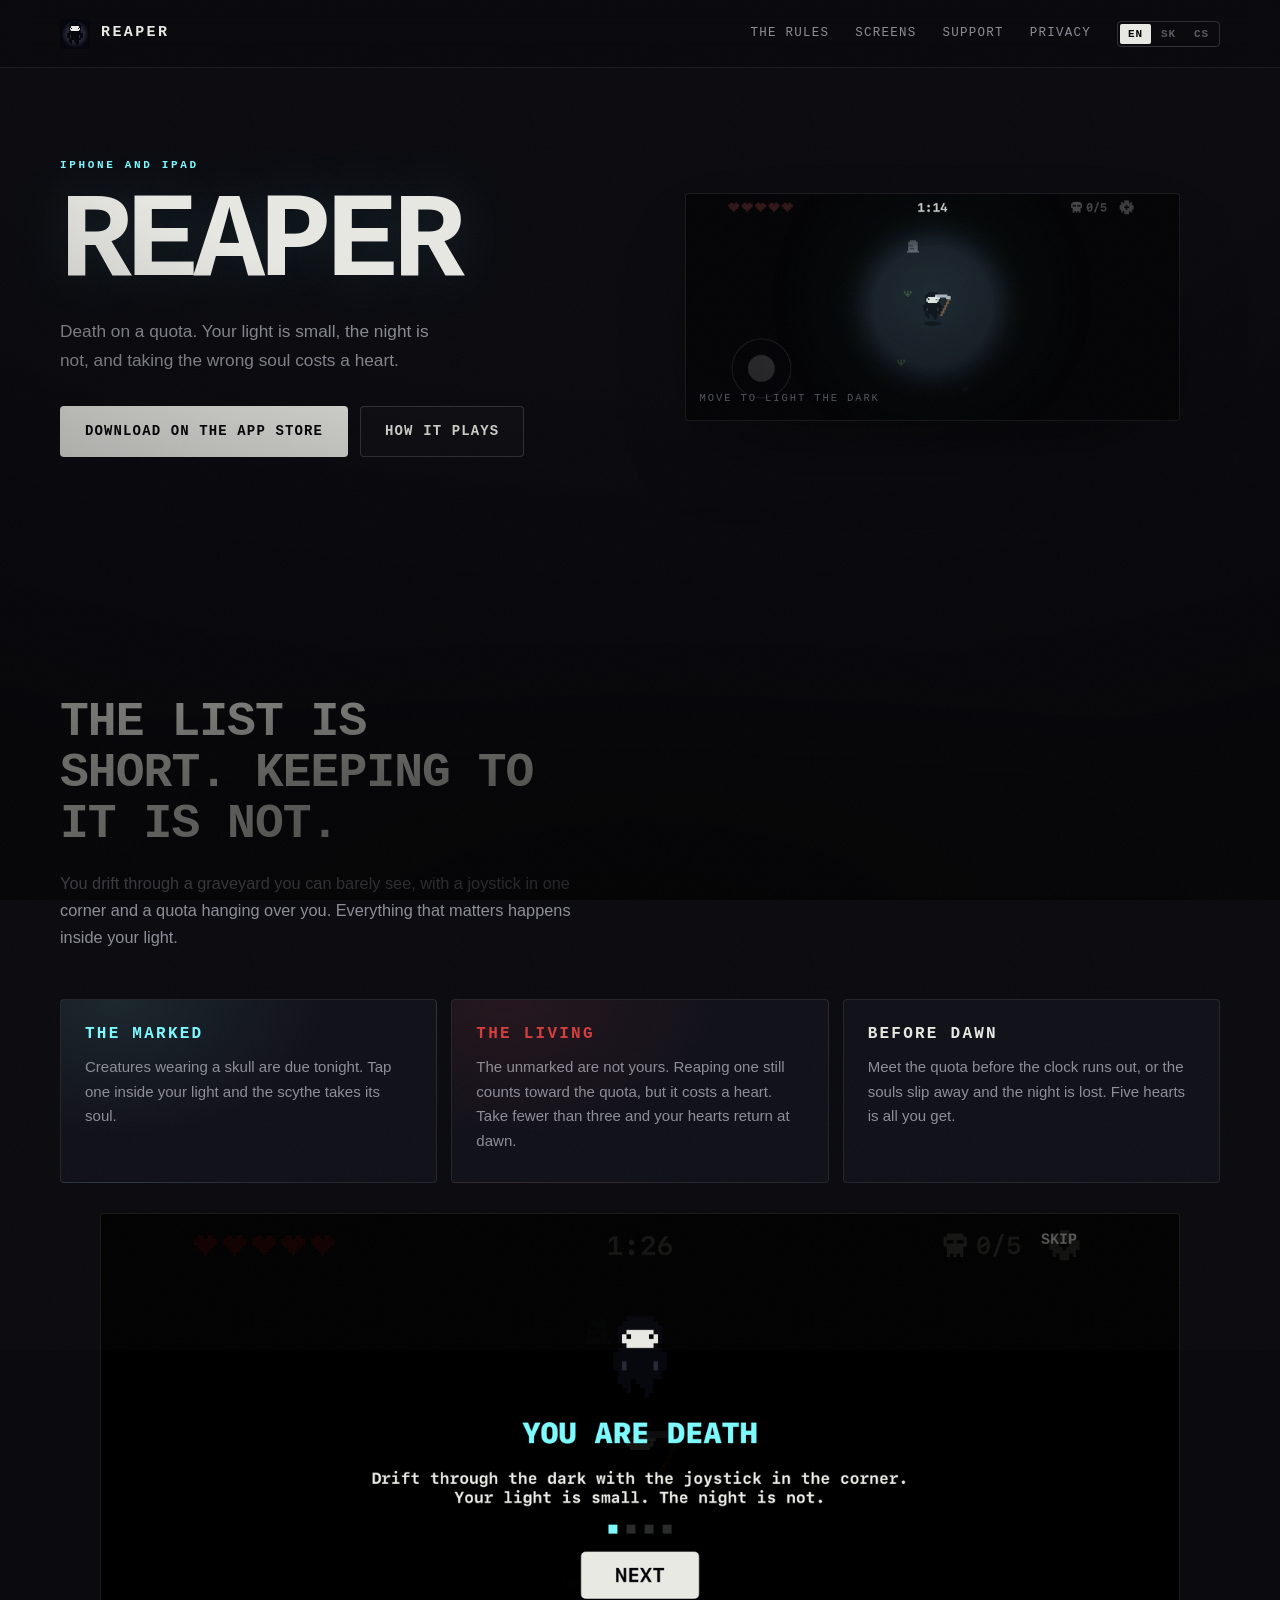
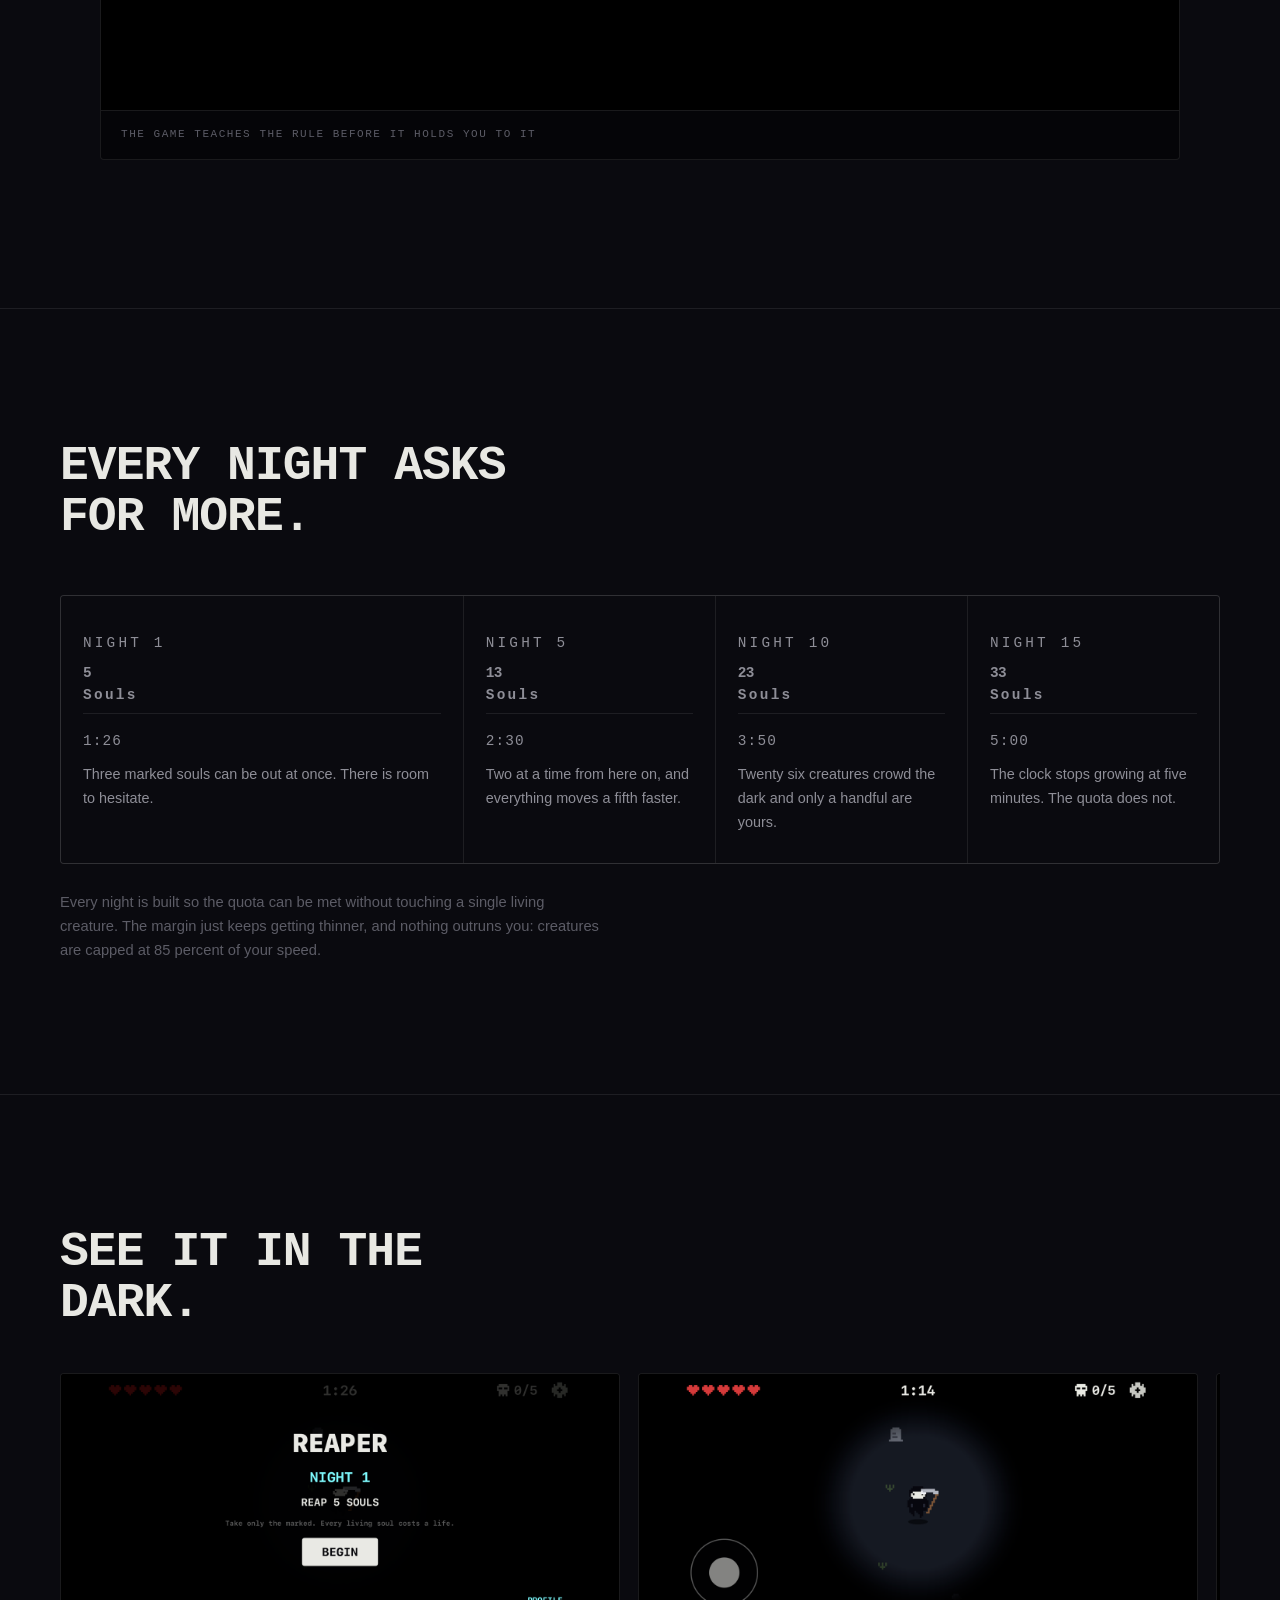
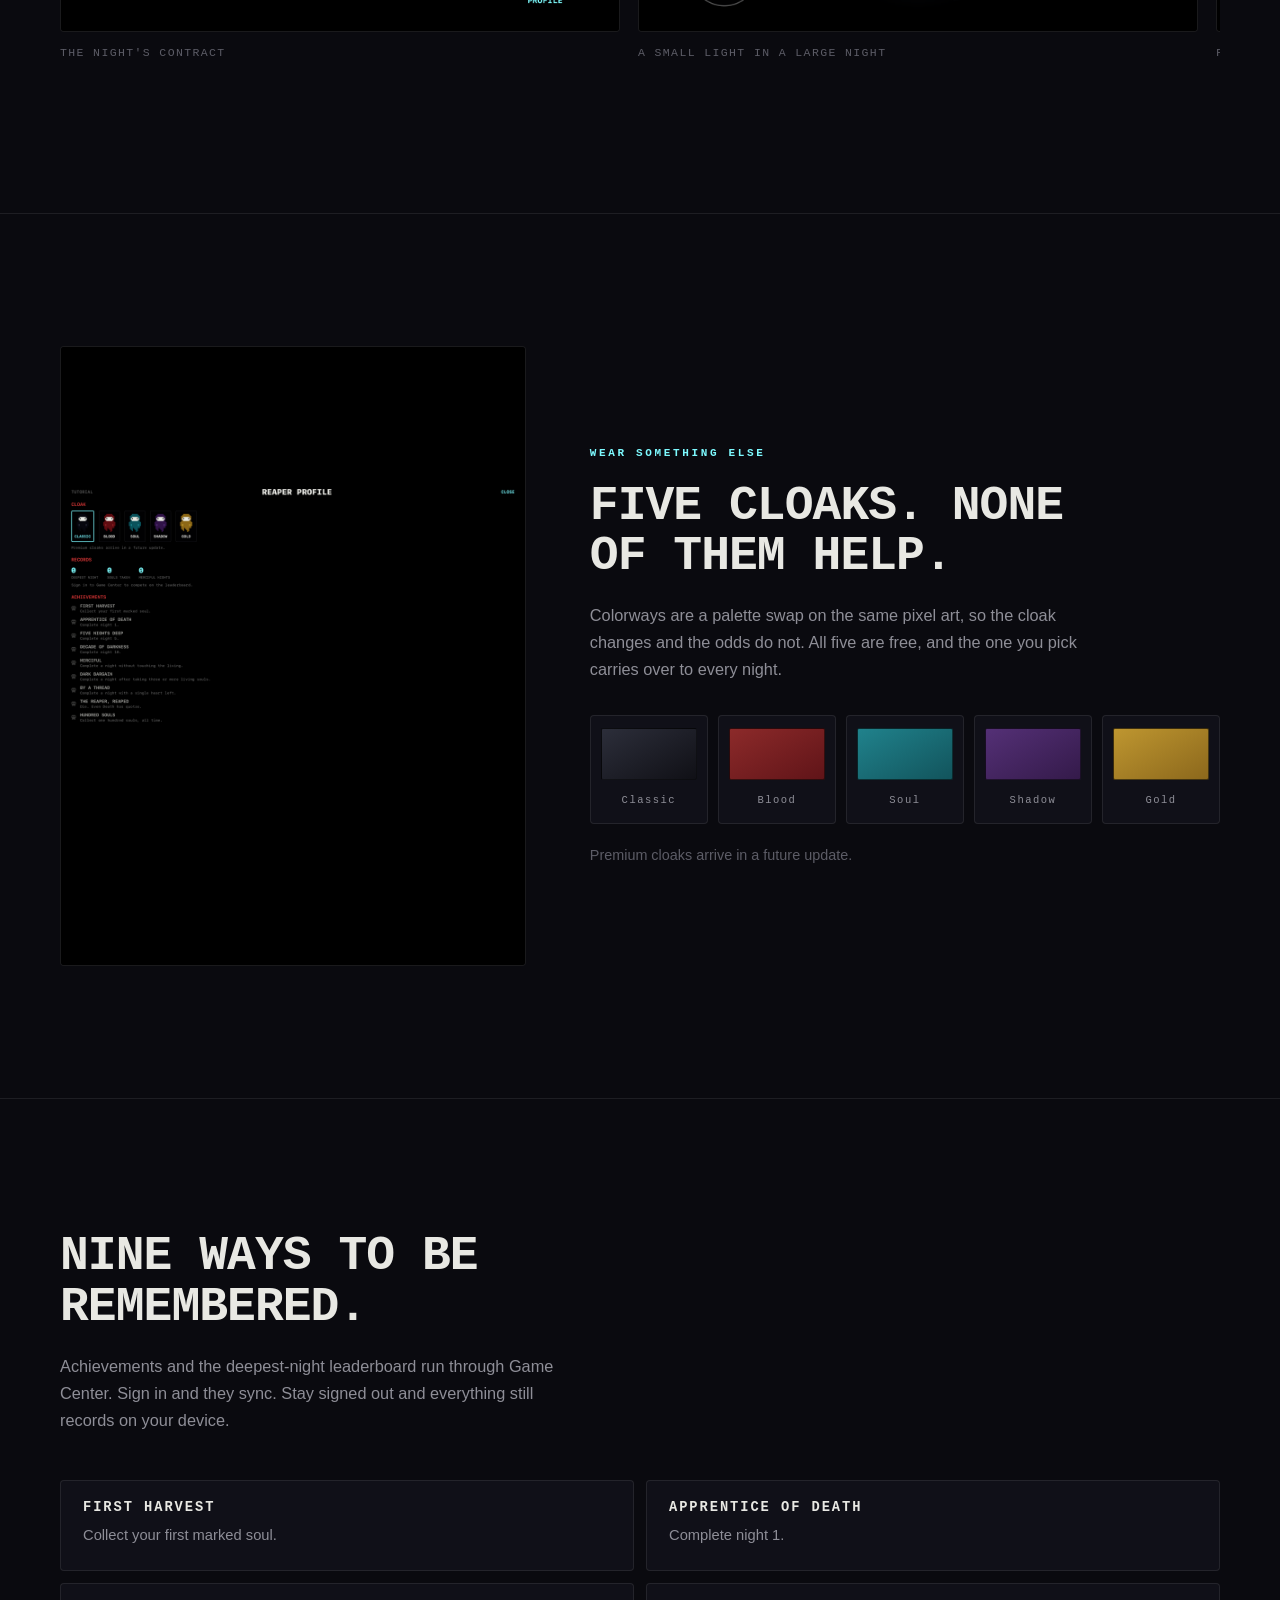
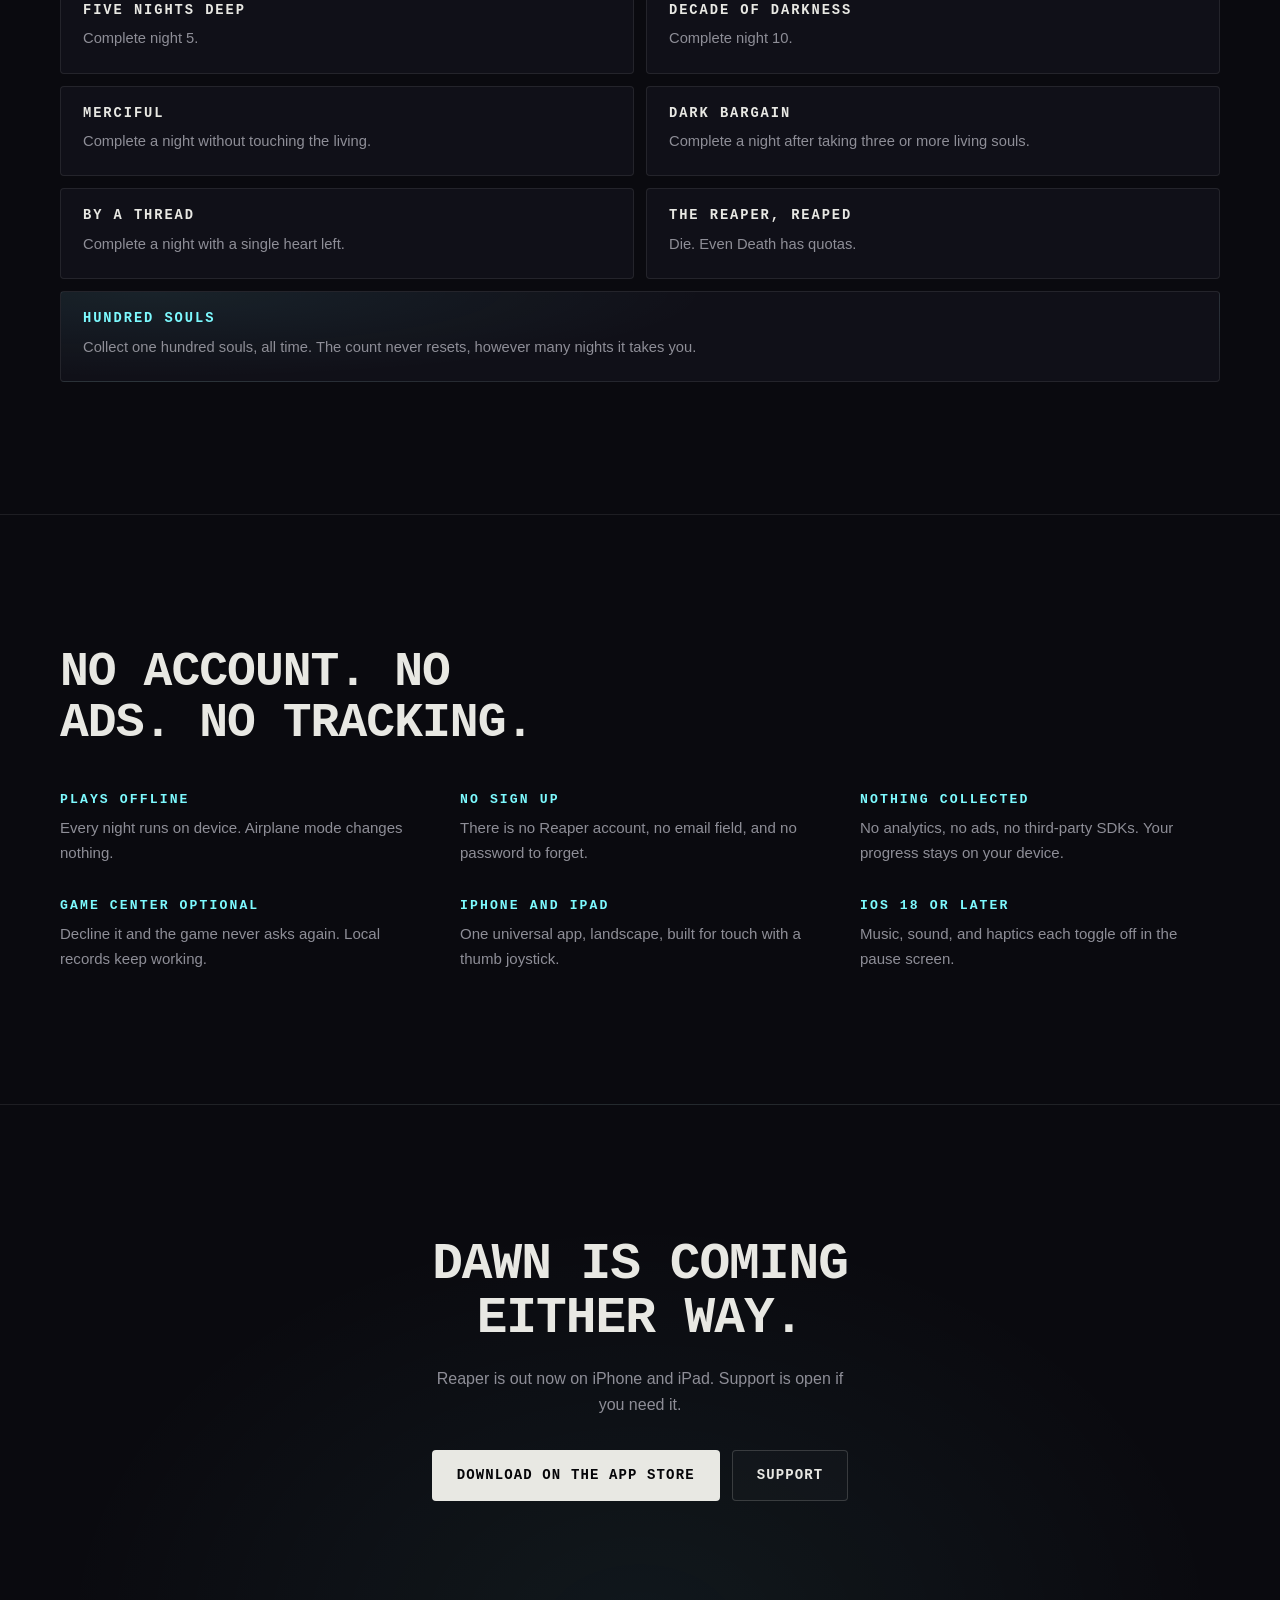
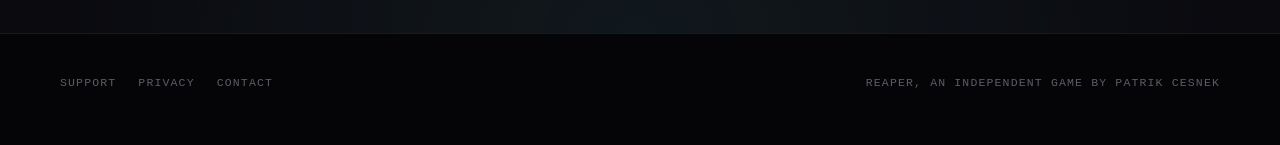
==== commit 5b50cfab: "feat(home): link the App Store now that Reaper is live Swap the two "Coming to the App Store" placeh" ====
--- a/index.html
+++ b/index.html
@@ -8,21 +8,21 @@
     <meta name="robots" content="index, follow">
     <meta name="theme-color" content="#0a0a0f">
     <meta name="color-scheme" content="dark">
-    <link rel="canonical" href="https://reaper-ios.netlify.app/">
+    <link rel="canonical" href="https://reaper-before-dawn.netlify.app/">
     <meta property="og:site_name" content="Reaper">
     <meta property="og:title" content="Reaper | Pixel-Art Horror Game for iPhone and iPad">
     <meta property="og:description" content="You are Death on a quota. Your light is small, the night is not, and taking the wrong soul costs a heart.">
     <meta property="og:type" content="website">
     <meta property="og:locale" content="en">
-    <meta property="og:url" content="https://reaper-ios.netlify.app/">
-    <meta property="og:image" content="https://reaper-ios.netlify.app/assets/og-image.png">
+    <meta property="og:url" content="https://reaper-before-dawn.netlify.app/">
+    <meta property="og:image" content="https://reaper-before-dawn.netlify.app/assets/og-image.png">
     <meta property="og:image:width" content="1200">
     <meta property="og:image:height" content="630">
     <meta property="og:image:alt" content="Reaper title screen: the word REAPER in bone white over a black field, with the Night 1 quota below it.">
     <meta name="twitter:card" content="summary_large_image">
     <meta name="twitter:title" content="Reaper | Pixel-Art Horror Game for iPhone and iPad">
     <meta name="twitter:description" content="You are Death on a quota. Your light is small, the night is not, and taking the wrong soul costs a heart.">
-    <meta name="twitter:image" content="https://reaper-ios.netlify.app/assets/og-image.png">
+    <meta name="twitter:image" content="https://reaper-before-dawn.netlify.app/assets/og-image.png">
     <meta name="twitter:image:alt" content="Reaper title screen: the word REAPER in bone white over a black field.">
     <link rel="icon" href="assets/favicon.png" sizes="64x64">
     <link rel="apple-touch-icon" href="assets/apple-touch-icon.png">
@@ -38,21 +38,20 @@
         "operatingSystem": "iOS 18.0 or later",
         "genre": ["Arcade", "Horror"],
         "description": "Reaper is a pixel-art horror game for iPhone and iPad. You play Death working a nightly quota: reap only the marked souls before dawn, because every living creature you take costs a heart.",
-        "image": "https://reaper-ios.netlify.app/assets/og-image.png",
-        "url": "https://reaper-ios.netlify.app/",
+        "image": "https://reaper-before-dawn.netlify.app/assets/og-image.png",
+        "url": "https://reaper-before-dawn.netlify.app/",
         "inLanguage": "en",
         "author": { "@type": "Person", "name": "Patrik Cesnek" },
-        "publisher": { "@type": "Person", "name": "Patrik Cesnek" }
+        "publisher": { "@type": "Person", "name": "Patrik Cesnek" },
+        "downloadUrl": "https://apps.apple.com/app/reaper-before-dawn/id6802620718",
+        "offers": {
+          "@type": "Offer",
+          "url": "https://apps.apple.com/app/reaper-before-dawn/id6802620718",
+          "price": "0",
+          "priceCurrency": "USD"
+        }
       }
     </script>
-    <!--
-      When Reaper goes live on the App Store:
-        1. add an "offers" block to the JSON-LD above with the real app id, e.g.
-           "offers": { "@type": "Offer", "url": "https://apps.apple.com/app/idXXXXXXXXX",
-                       "price": "0", "priceCurrency": "USD" }
-        2. swap every .btn-pending span on this site for an <a class="btn btn-primary">
-           pointing at that same URL (index.html hero, index.html closing band, 404.html).
-    -->
   </head>
   <body data-page="home">
     <a class="skip-link" href="#main" data-i18n="a11y.skip">Skip to content</a>
@@ -86,7 +85,7 @@
             <h1>REAPER</h1>
             <p class="hero-text" data-i18n="hero.text">Death on a quota. Your light is small, the night is not, and taking the wrong soul costs a heart.</p>
             <div class="hero-actions">
-              <span class="btn btn-pending" data-i18n="cta.pending">Coming to the App Store</span>
+              <a class="btn btn-primary" href="https://apps.apple.com/app/reaper-before-dawn/id6802620718" target="_blank" rel="noopener" data-i18n="cta.store">Download on the App Store</a>
               <a class="btn btn-ghost" href="#rules" data-i18n="cta.rules">How it plays</a>
             </div>
           </div>
@@ -303,9 +302,9 @@
       <section class="section closing">
         <div class="wrap">
           <h2 data-i18n="closing.title">Dawn is coming either way.</h2>
-          <p data-i18n="closing.text">Reaper is finished and heading to review. Support is already open if you need it.</p>
+          <p data-i18n="closing.text">Reaper is out now on iPhone and iPad. Support is open if you need it.</p>
           <div class="hero-actions">
-            <span class="btn btn-pending" data-i18n="cta.pending">Coming to the App Store</span>
+            <a class="btn btn-primary" href="https://apps.apple.com/app/reaper-before-dawn/id6802620718" target="_blank" rel="noopener" data-i18n="cta.store">Download on the App Store</a>
             <a class="btn btn-ghost" href="/support" data-i18n="nav.support">Support</a>
           </div>
         </div>
--- a/styles.css
+++ b/styles.css
@@ -318,18 +318,6 @@
 .btn-ghost:hover {
   border-color: var(--soul);
   color: var(--soul);
-}
-
-/* Pending App Store state: not a link until the app ships. */
-.btn-pending {
-  background: transparent;
-  border: 1px dashed var(--soul-deep);
-  color: var(--soul);
-  cursor: default;
-}
-
-.btn-pending:active {
-  transform: none;
 }
 
 /* --------------------------------------------------------------------------
